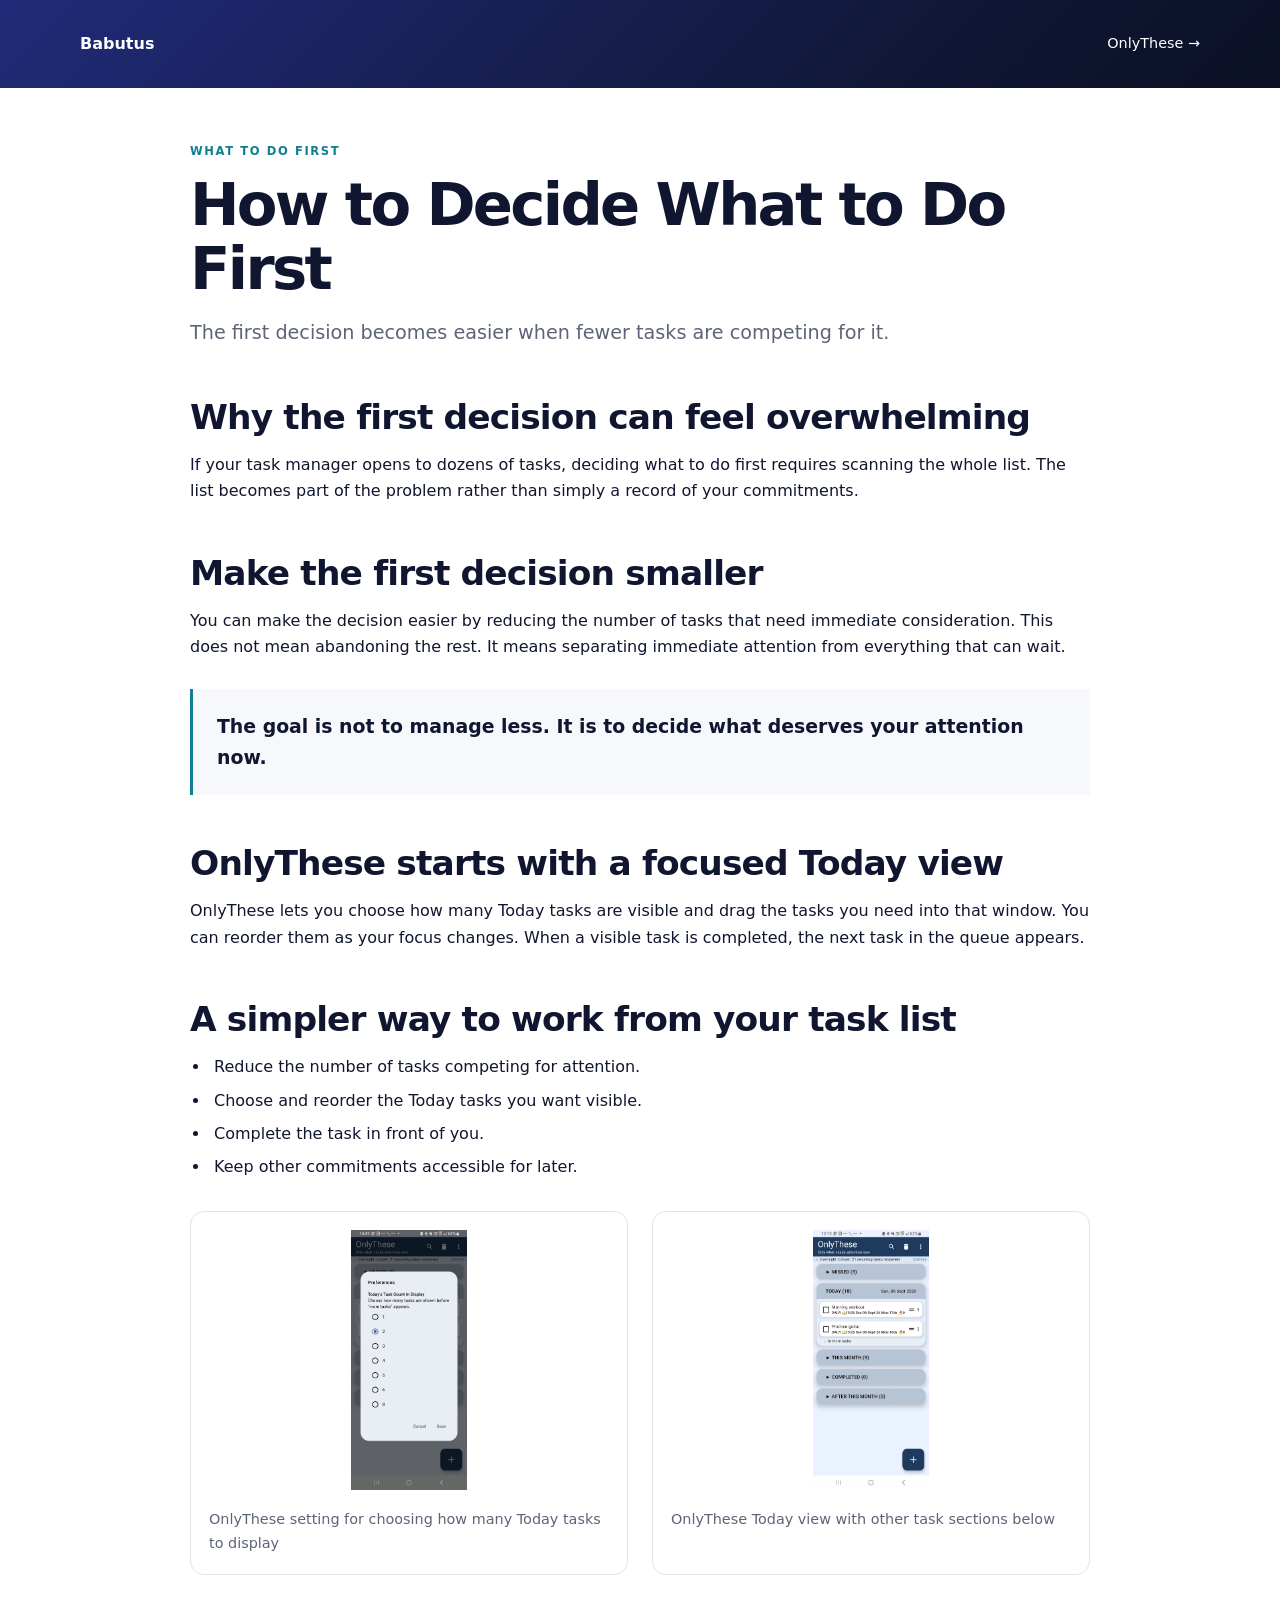
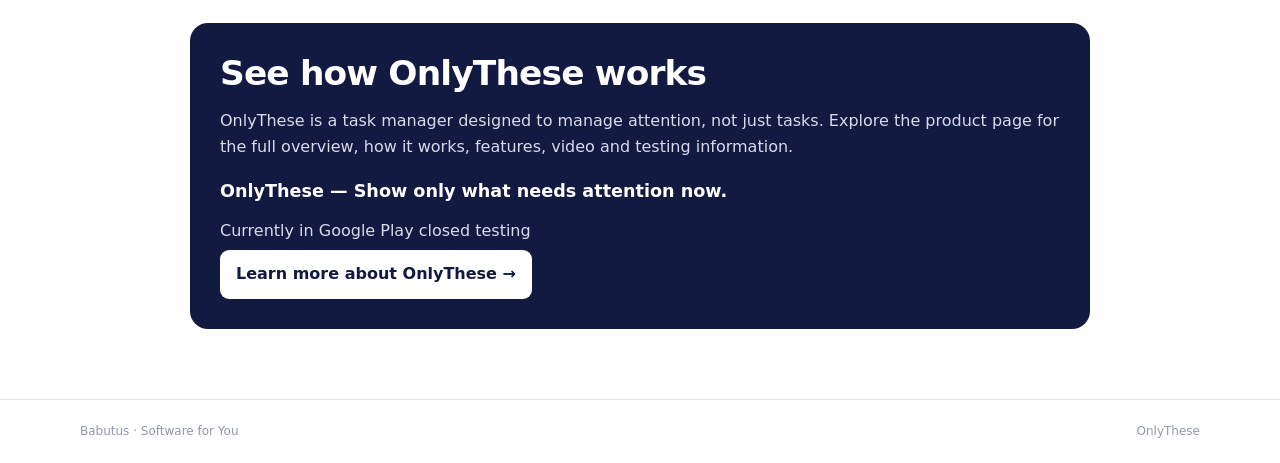
==== onlythese/deciding-what-to-do-first/index.html @ 65f4cfe8 "Add OnlyThese SEO page" ====
<!doctype html>
<html lang="en">
<head>
  <meta charset="utf-8">
  <meta name="viewport" content="width=device-width, initial-scale=1">
  <title>How to Decide What to Do First | OnlyThese</title>
  <meta name="description" content="Not sure what to do first? Learn a simple way to reduce the number of tasks competing for attention and work from a focused Today view.">
  <meta name="robots" content="index, follow">
  <meta name="author" content="Babutus">
  <meta name="theme-color" content="#121a42">
  <link rel="canonical" href="https://babutus.com/onlythese/deciding-what-to-do-first/">
  <meta property="og:site_name" content="Babutus">
  <meta property="og:title" content="How to Decide What to Do First | OnlyThese">
  <meta property="og:description" content="Not sure what to do first? Learn a simple way to reduce the number of tasks competing for attention and work from a focused Today view.">
  <meta property="og:url" content="https://babutus.com/onlythese/deciding-what-to-do-first/">
  <meta property="og:type" content="website">
  <meta property="og:image" content="https://babutus.com/onlythese/assets/Feature.png">
  <meta property="og:image:alt" content="OnlyThese feature graphic">
  <meta name="twitter:card" content="summary_large_image">
  <meta name="twitter:title" content="How to Decide What to Do First | OnlyThese">
  <meta name="twitter:description" content="Not sure what to do first? Learn a simple way to reduce the number of tasks competing for attention and work from a focused Today view.">
  <meta name="twitter:image" content="https://babutus.com/onlythese/assets/Feature.png">
  <script type="application/ld+json">
  {"@context":"https://schema.org","@type":"WebPage","name":"How to Decide What to Do First | OnlyThese","description":"Not sure what to do first? Learn a simple way to reduce the number of tasks competing for attention and work from a focused Today view.","url":"https://babutus.com/onlythese/deciding-what-to-do-first/","isPartOf":{"@type":"WebSite","name":"Babutus","url":"https://babutus.com/"},"about":{"@type":"SoftwareApplication","name":"OnlyThese","applicationCategory":"ProductivityApplication","operatingSystem":"Android"}}
  </script>
  <style>
:root{--ink:#10162f;--muted:#5d6478;--dark:#121a42;--line:#dfe3ec;--soft:#f6f8fc;--accent:#127e91;--max:900px}
*{box-sizing:border-box}body{margin:0;font-family:Inter,ui-sans-serif,system-ui,-apple-system,"Segoe UI",sans-serif;color:var(--ink);background:#fff;line-height:1.65}
a{color:inherit}.site-header{height:88px;background:linear-gradient(135deg,#202b79,#101735 72%,#0b1025);display:flex;align-items:center;padding:0 max(22px,calc((100% - 1120px)/2))}
.brand{display:flex;align-items:center;color:#fff;text-decoration:none;font-weight:700}.back{margin-left:auto;color:#fff;text-decoration:none;font-size:.9rem}
main{width:min(100% - 40px,var(--max));margin:0 auto;padding:54px 0 70px}
.eyebrow{margin:0 0 12px;color:var(--accent);font-size:.72rem;font-weight:800;letter-spacing:.14em;text-transform:uppercase}
h1{font-size:clamp(2.2rem,5vw,3.7rem);line-height:1.08;letter-spacing:-.045em;margin:0;max-width:850px}.dek{font-size:1.2rem;color:var(--muted);margin:16px 0 36px}
h2{font-size:clamp(1.55rem,3vw,2.15rem);line-height:1.2;letter-spacing:-.025em;margin:48px 0 14px}h3{font-size:1.15rem;margin:0 0 8px}
p{margin:0 0 16px}.callout{margin:28px 0;padding:22px 24px;border-left:3px solid var(--accent);background:var(--soft);font-size:1.18rem;font-weight:650}
ul{padding-left:1.25rem;margin:14px 0 22px}li{padding-left:4px;margin:7px 0}
.visual{display:grid;grid-template-columns:1fr 1fr;gap:24px;margin:30px 0}.visual figure{margin:0;padding:18px;border:1px solid var(--line);border-radius:14px;background:#fff}.visual img{width:100%;height:260px;object-fit:contain}.visual figcaption{margin-top:10px;color:var(--muted);font-size:.9rem}
.closing{margin-top:48px;padding:30px;border-radius:18px;background:var(--dark);color:#fff}.closing p{color:#d8dbea}.closing strong{font-size:1.1rem}.product-link{display:inline-block;margin-top:6px;padding:11px 16px;border-radius:9px;background:#fff;color:var(--dark);text-decoration:none;font-weight:700}
.site-footer{border-top:1px solid var(--line);padding:22px max(22px,calc((100% - 1120px)/2));display:flex;justify-content:space-between;gap:12px;color:#9298a8;font-size:.75rem}
@media(max-width:620px){main{padding-top:36px}.visual{grid-template-columns:1fr}.visual img{height:300px}.site-footer{flex-direction:column}}
</style>
</head>
<body>
<header class="site-header"><a class="brand" href="https://babutus.com/" aria-label="Babutus home">Babutus</a><a class="back" href="https://babutus.com/#onlythese">OnlyThese →</a></header>
<main>
<p class="eyebrow">WHAT TO DO FIRST</p>
<h1>How to Decide What to Do First</h1>
<p class="dek">The first decision becomes easier when fewer tasks are competing for it.</p>
<section><h2>Why the first decision can feel overwhelming</h2><p>If your task manager opens to dozens of tasks, deciding what to do first requires scanning the whole list. The list becomes part of the problem rather than simply a record of your commitments.</p></section><section><h2>Make the first decision smaller</h2><p>You can make the decision easier by reducing the number of tasks that need immediate consideration. This does not mean abandoning the rest. It means separating immediate attention from everything that can wait.</p><div class="callout">The goal is not to manage less. It is to decide what deserves your attention now.</div></section><section><h2>OnlyThese starts with a focused Today view</h2><p>OnlyThese lets you choose how many Today tasks are visible and drag the tasks you need into that window. You can reorder them as your focus changes. When a visible task is completed, the next task in the queue appears.</p></section>
<h2>A simpler way to work from your task list</h2>
<ul><li>Reduce the number of tasks competing for attention.</li><li>Choose and reorder the Today tasks you want visible.</li><li>Complete the task in front of you.</li><li>Keep other commitments accessible for later.</li></ul>
<div class="visual">
<figure><img src="../assets/TaskCountPreference.jpg" alt="OnlyThese setting for choosing how many Today tasks to display" loading="lazy"><figcaption>OnlyThese setting for choosing how many Today tasks to display</figcaption></figure>
<figure><img src="../assets/Today1.jpg" alt="OnlyThese Today view with other task sections below" loading="lazy"><figcaption>OnlyThese Today view with other task sections below</figcaption></figure>
</div>
<section class="closing"><h2 style="margin-top:0">See how OnlyThese works</h2><p>OnlyThese is a task manager designed to manage attention, not just tasks. Explore the product page for the full overview, how it works, features, video and testing information.</p><strong>OnlyThese — Show only what needs attention now.</strong><p style="margin:12px 0 0">Currently in Google Play closed testing</p><a class="product-link" href="https://babutus.com/#onlythese">Learn more about OnlyThese →</a></section>
</main>
<footer class="site-footer"><span>Babutus · Software for You</span><span>OnlyThese</span></footer>
</body>
</html>
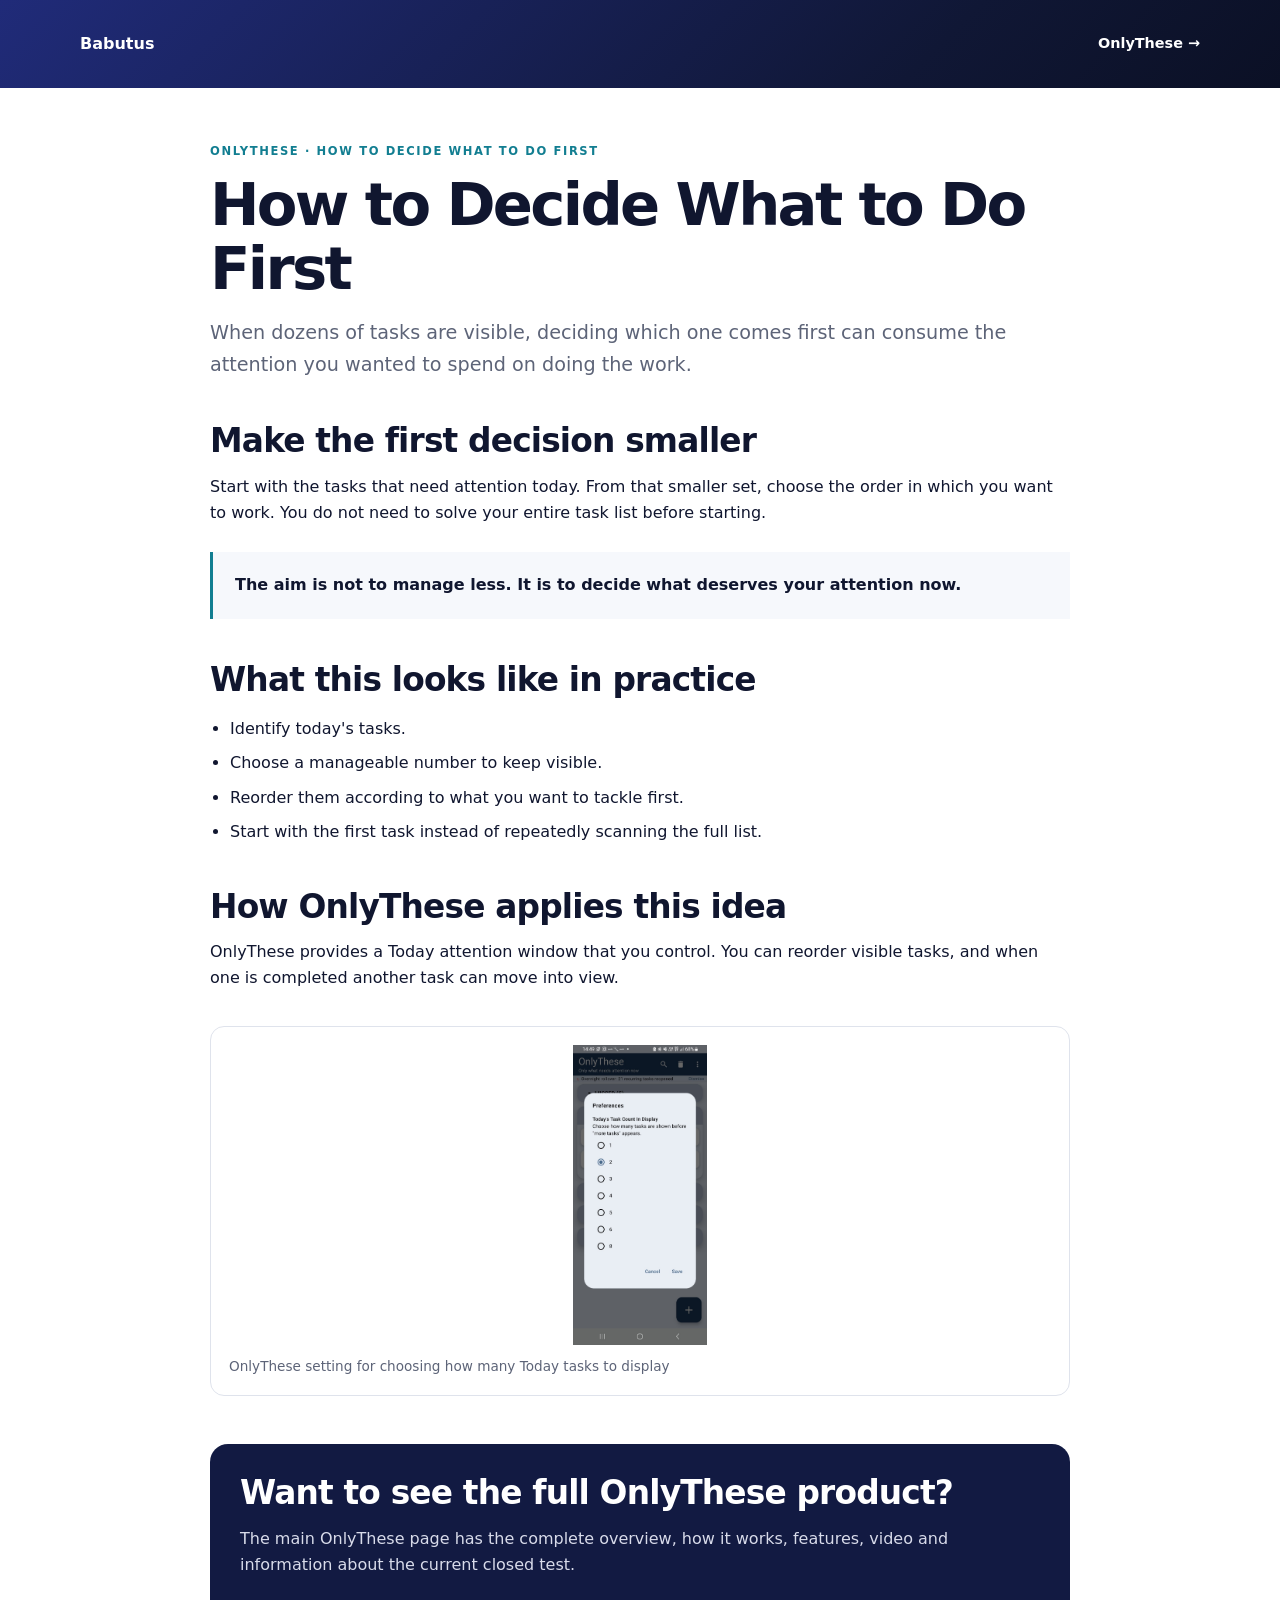
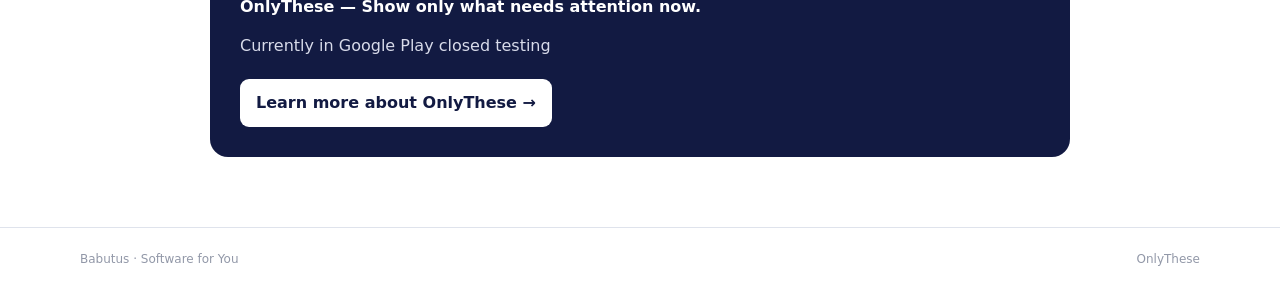
==== commit 22739b28: "Refine OnlyThese SEO page content" ====
--- a/onlythese/deciding-what-to-do-first/index.html
+++ b/onlythese/deciding-what-to-do-first/index.html
@@ -1,60 +1,15 @@
 <!doctype html>
-<html lang="en">
-<head>
-  <meta charset="utf-8">
-  <meta name="viewport" content="width=device-width, initial-scale=1">
-  <title>How to Decide What to Do First | OnlyThese</title>
-  <meta name="description" content="Not sure what to do first? Learn a simple way to reduce the number of tasks competing for attention and work from a focused Today view.">
-  <meta name="robots" content="index, follow">
-  <meta name="author" content="Babutus">
-  <meta name="theme-color" content="#121a42">
-  <link rel="canonical" href="https://babutus.com/onlythese/deciding-what-to-do-first/">
-  <meta property="og:site_name" content="Babutus">
-  <meta property="og:title" content="How to Decide What to Do First | OnlyThese">
-  <meta property="og:description" content="Not sure what to do first? Learn a simple way to reduce the number of tasks competing for attention and work from a focused Today view.">
-  <meta property="og:url" content="https://babutus.com/onlythese/deciding-what-to-do-first/">
-  <meta property="og:type" content="website">
-  <meta property="og:image" content="https://babutus.com/onlythese/assets/Feature.png">
-  <meta property="og:image:alt" content="OnlyThese feature graphic">
-  <meta name="twitter:card" content="summary_large_image">
-  <meta name="twitter:title" content="How to Decide What to Do First | OnlyThese">
-  <meta name="twitter:description" content="Not sure what to do first? Learn a simple way to reduce the number of tasks competing for attention and work from a focused Today view.">
-  <meta name="twitter:image" content="https://babutus.com/onlythese/assets/Feature.png">
-  <script type="application/ld+json">
-  {"@context":"https://schema.org","@type":"WebPage","name":"How to Decide What to Do First | OnlyThese","description":"Not sure what to do first? Learn a simple way to reduce the number of tasks competing for attention and work from a focused Today view.","url":"https://babutus.com/onlythese/deciding-what-to-do-first/","isPartOf":{"@type":"WebSite","name":"Babutus","url":"https://babutus.com/"},"about":{"@type":"SoftwareApplication","name":"OnlyThese","applicationCategory":"ProductivityApplication","operatingSystem":"Android"}}
-  </script>
-  <style>
-:root{--ink:#10162f;--muted:#5d6478;--dark:#121a42;--line:#dfe3ec;--soft:#f6f8fc;--accent:#127e91;--max:900px}
-*{box-sizing:border-box}body{margin:0;font-family:Inter,ui-sans-serif,system-ui,-apple-system,"Segoe UI",sans-serif;color:var(--ink);background:#fff;line-height:1.65}
-a{color:inherit}.site-header{height:88px;background:linear-gradient(135deg,#202b79,#101735 72%,#0b1025);display:flex;align-items:center;padding:0 max(22px,calc((100% - 1120px)/2))}
-.brand{display:flex;align-items:center;color:#fff;text-decoration:none;font-weight:700}.back{margin-left:auto;color:#fff;text-decoration:none;font-size:.9rem}
-main{width:min(100% - 40px,var(--max));margin:0 auto;padding:54px 0 70px}
-.eyebrow{margin:0 0 12px;color:var(--accent);font-size:.72rem;font-weight:800;letter-spacing:.14em;text-transform:uppercase}
-h1{font-size:clamp(2.2rem,5vw,3.7rem);line-height:1.08;letter-spacing:-.045em;margin:0;max-width:850px}.dek{font-size:1.2rem;color:var(--muted);margin:16px 0 36px}
-h2{font-size:clamp(1.55rem,3vw,2.15rem);line-height:1.2;letter-spacing:-.025em;margin:48px 0 14px}h3{font-size:1.15rem;margin:0 0 8px}
-p{margin:0 0 16px}.callout{margin:28px 0;padding:22px 24px;border-left:3px solid var(--accent);background:var(--soft);font-size:1.18rem;font-weight:650}
-ul{padding-left:1.25rem;margin:14px 0 22px}li{padding-left:4px;margin:7px 0}
-.visual{display:grid;grid-template-columns:1fr 1fr;gap:24px;margin:30px 0}.visual figure{margin:0;padding:18px;border:1px solid var(--line);border-radius:14px;background:#fff}.visual img{width:100%;height:260px;object-fit:contain}.visual figcaption{margin-top:10px;color:var(--muted);font-size:.9rem}
-.closing{margin-top:48px;padding:30px;border-radius:18px;background:var(--dark);color:#fff}.closing p{color:#d8dbea}.closing strong{font-size:1.1rem}.product-link{display:inline-block;margin-top:6px;padding:11px 16px;border-radius:9px;background:#fff;color:var(--dark);text-decoration:none;font-weight:700}
-.site-footer{border-top:1px solid var(--line);padding:22px max(22px,calc((100% - 1120px)/2));display:flex;justify-content:space-between;gap:12px;color:#9298a8;font-size:.75rem}
-@media(max-width:620px){main{padding-top:36px}.visual{grid-template-columns:1fr}.visual img{height:300px}.site-footer{flex-direction:column}}
-</style>
-</head>
-<body>
-<header class="site-header"><a class="brand" href="https://babutus.com/" aria-label="Babutus home">Babutus</a><a class="back" href="https://babutus.com/#onlythese">OnlyThese →</a></header>
-<main>
-<p class="eyebrow">WHAT TO DO FIRST</p>
-<h1>How to Decide What to Do First</h1>
-<p class="dek">The first decision becomes easier when fewer tasks are competing for it.</p>
-<section><h2>Why the first decision can feel overwhelming</h2><p>If your task manager opens to dozens of tasks, deciding what to do first requires scanning the whole list. The list becomes part of the problem rather than simply a record of your commitments.</p></section><section><h2>Make the first decision smaller</h2><p>You can make the decision easier by reducing the number of tasks that need immediate consideration. This does not mean abandoning the rest. It means separating immediate attention from everything that can wait.</p><div class="callout">The goal is not to manage less. It is to decide what deserves your attention now.</div></section><section><h2>OnlyThese starts with a focused Today view</h2><p>OnlyThese lets you choose how many Today tasks are visible and drag the tasks you need into that window. You can reorder them as your focus changes. When a visible task is completed, the next task in the queue appears.</p></section>
-<h2>A simpler way to work from your task list</h2>
-<ul><li>Reduce the number of tasks competing for attention.</li><li>Choose and reorder the Today tasks you want visible.</li><li>Complete the task in front of you.</li><li>Keep other commitments accessible for later.</li></ul>
-<div class="visual">
-<figure><img src="../assets/TaskCountPreference.jpg" alt="OnlyThese setting for choosing how many Today tasks to display" loading="lazy"><figcaption>OnlyThese setting for choosing how many Today tasks to display</figcaption></figure>
-<figure><img src="../assets/Today1.jpg" alt="OnlyThese Today view with other task sections below" loading="lazy"><figcaption>OnlyThese Today view with other task sections below</figcaption></figure>
-</div>
-<section class="closing"><h2 style="margin-top:0">See how OnlyThese works</h2><p>OnlyThese is a task manager designed to manage attention, not just tasks. Explore the product page for the full overview, how it works, features, video and testing information.</p><strong>OnlyThese — Show only what needs attention now.</strong><p style="margin:12px 0 0">Currently in Google Play closed testing</p><a class="product-link" href="https://babutus.com/#onlythese">Learn more about OnlyThese →</a></section>
-</main>
-<footer class="site-footer"><span>Babutus · Software for You</span><span>OnlyThese</span></footer>
-</body>
-</html>+<html lang="en"><head><meta charset="utf-8"><meta name="viewport" content="width=device-width,initial-scale=1">
+<title>How to Decide What to Do First | OnlyThese</title><meta name="description" content="Not sure what to do first? Reduce the number of tasks competing for attention and work from a focused Today view."><meta name="robots" content="index, follow"><meta name="author" content="Babutus"><link rel="canonical" href="https://babutus.com/onlythese/deciding-what-to-do-first/">
+<meta property="og:site_name" content="Babutus"><meta property="og:title" content="How to Decide What to Do First | OnlyThese"><meta property="og:description" content="Not sure what to do first? Reduce the number of tasks competing for attention and work from a focused Today view."><meta property="og:url" content="https://babutus.com/onlythese/deciding-what-to-do-first/"><meta property="og:type" content="website"><meta property="og:image" content="https://babutus.com/onlythese/assets/Feature.png"><meta property="og:image:alt" content="OnlyThese feature graphic">
+<meta name="twitter:card" content="summary_large_image"><meta name="twitter:title" content="How to Decide What to Do First | OnlyThese"><meta name="twitter:description" content="Not sure what to do first? Reduce the number of tasks competing for attention and work from a focused Today view."><meta name="twitter:image" content="https://babutus.com/onlythese/assets/Feature.png">
+<script type="application/ld+json">{"@context":"https://schema.org","@type":"WebPage","name":"How to Decide What to Do First | OnlyThese","description":"Not sure what to do first? Reduce the number of tasks competing for attention and work from a focused Today view.","url":"https://babutus.com/onlythese/deciding-what-to-do-first/","isPartOf":{"@type":"WebSite","name":"Babutus","url":"https://babutus.com/"},"about":{"@type":"SoftwareApplication","name":"OnlyThese","applicationCategory":"ProductivityApplication","operatingSystem":"Android"}}</script>
+<style>:root{--ink:#10162f;--muted:#5d6478;--dark:#121a42;--line:#dfe3ec;--soft:#f6f8fc;--accent:#127e91;--max:860px}*{box-sizing:border-box}body{margin:0;font-family:Inter,ui-sans-serif,system-ui,-apple-system,"Segoe UI",sans-serif;color:var(--ink);line-height:1.65}a{color:inherit}.site-header{height:88px;background:linear-gradient(135deg,#202b79,#101735 72%,#0b1025);display:flex;align-items:center;padding:0 max(22px,calc((100% - 1120px)/2))}.brand,.back{color:#fff;text-decoration:none;font-weight:700}.back{margin-left:auto;font-size:.9rem}main{width:min(100% - 40px,var(--max));margin:auto;padding:54px 0 70px}.eyebrow{color:var(--accent);font-size:.72rem;font-weight:800;letter-spacing:.14em;text-transform:uppercase;margin:0 0 12px}h1{font-size:clamp(2.2rem,5vw,3.7rem);line-height:1.08;letter-spacing:-.045em;margin:0}.dek{font-size:1.2rem;color:var(--muted);margin:16px 0 42px}h2{font-size:clamp(1.55rem,3vw,2.05rem);line-height:1.2;letter-spacing:-.025em;margin:42px 0 12px}p{margin:0 0 16px}.callout{margin:26px 0;padding:20px 22px;border-left:3px solid var(--accent);background:var(--soft);font-weight:650}ul{padding-left:1.25rem;margin:16px 0 26px}li{margin:8px 0}.visual{margin:34px 0}.visual figure{margin:0;padding:18px;border:1px solid var(--line);border-radius:14px;background:#fff}.visual img{display:block;width:100%;height:300px;object-fit:contain}.visual figcaption{color:var(--muted);font-size:.85rem;margin-top:10px}.closing{margin-top:48px;padding:30px;border-radius:18px;background:var(--dark);color:#fff}.closing p{color:#d8dbea}.product-link{display:inline-block;margin-top:4px;padding:11px 16px;border-radius:9px;background:#fff;color:var(--dark);text-decoration:none;font-weight:700}.site-footer{border-top:1px solid var(--line);padding:22px max(22px,calc((100% - 1120px)/2));color:#9298a8;font-size:.75rem;display:flex;justify-content:space-between}@media(max-width:620px){main{padding-top:36px}.visual img{height:260px}.site-footer{flex-direction:column;gap:8px}}</style></head><body>
+<header class="site-header"><a class="brand" href="https://babutus.com/">Babutus</a><a class="back" href="https://babutus.com/#onlythese">OnlyThese →</a></header>
+<main><p class="eyebrow">OnlyThese · How to Decide What to Do First </p><h1>How to Decide What to Do First</h1><p class="dek">When dozens of tasks are visible, deciding which one comes first can consume the attention you wanted to spend on doing the work.</p>
+<h2>Make the first decision smaller</h2><p>Start with the tasks that need attention today. From that smaller set, choose the order in which you want to work. You do not need to solve your entire task list before starting.</p><div class="callout">The aim is not to manage less. It is to decide what deserves your attention now.</div>
+<h2>What this looks like in practice</h2><ul><li>Identify today's tasks.</li><li>Choose a manageable number to keep visible.</li><li>Reorder them according to what you want to tackle first.</li><li>Start with the first task instead of repeatedly scanning the full list.</li></ul>
+<h2>How OnlyThese applies this idea</h2><p>OnlyThese provides a Today attention window that you control. You can reorder visible tasks, and when one is completed another task can move into view.</p>
+<div class="visual"><figure><img src="../assets/TaskCountPreference.jpg" alt="OnlyThese setting for choosing how many Today tasks to display" loading="lazy"><figcaption>OnlyThese setting for choosing how many Today tasks to display</figcaption></figure></div>
+<section class="closing"><h2 style="margin-top:0">Want to see the full OnlyThese product?</h2><p>The main OnlyThese page has the complete overview, how it works, features, video and information about the current closed test.</p><strong>OnlyThese — Show only what needs attention now.</strong><p style="margin-top:12px">Currently in Google Play closed testing</p><a class="product-link" href="https://babutus.com/#onlythese">Learn more about OnlyThese →</a></section>
+</main><footer class="site-footer"><span>Babutus · Software for You</span><span>OnlyThese</span></footer></body></html>
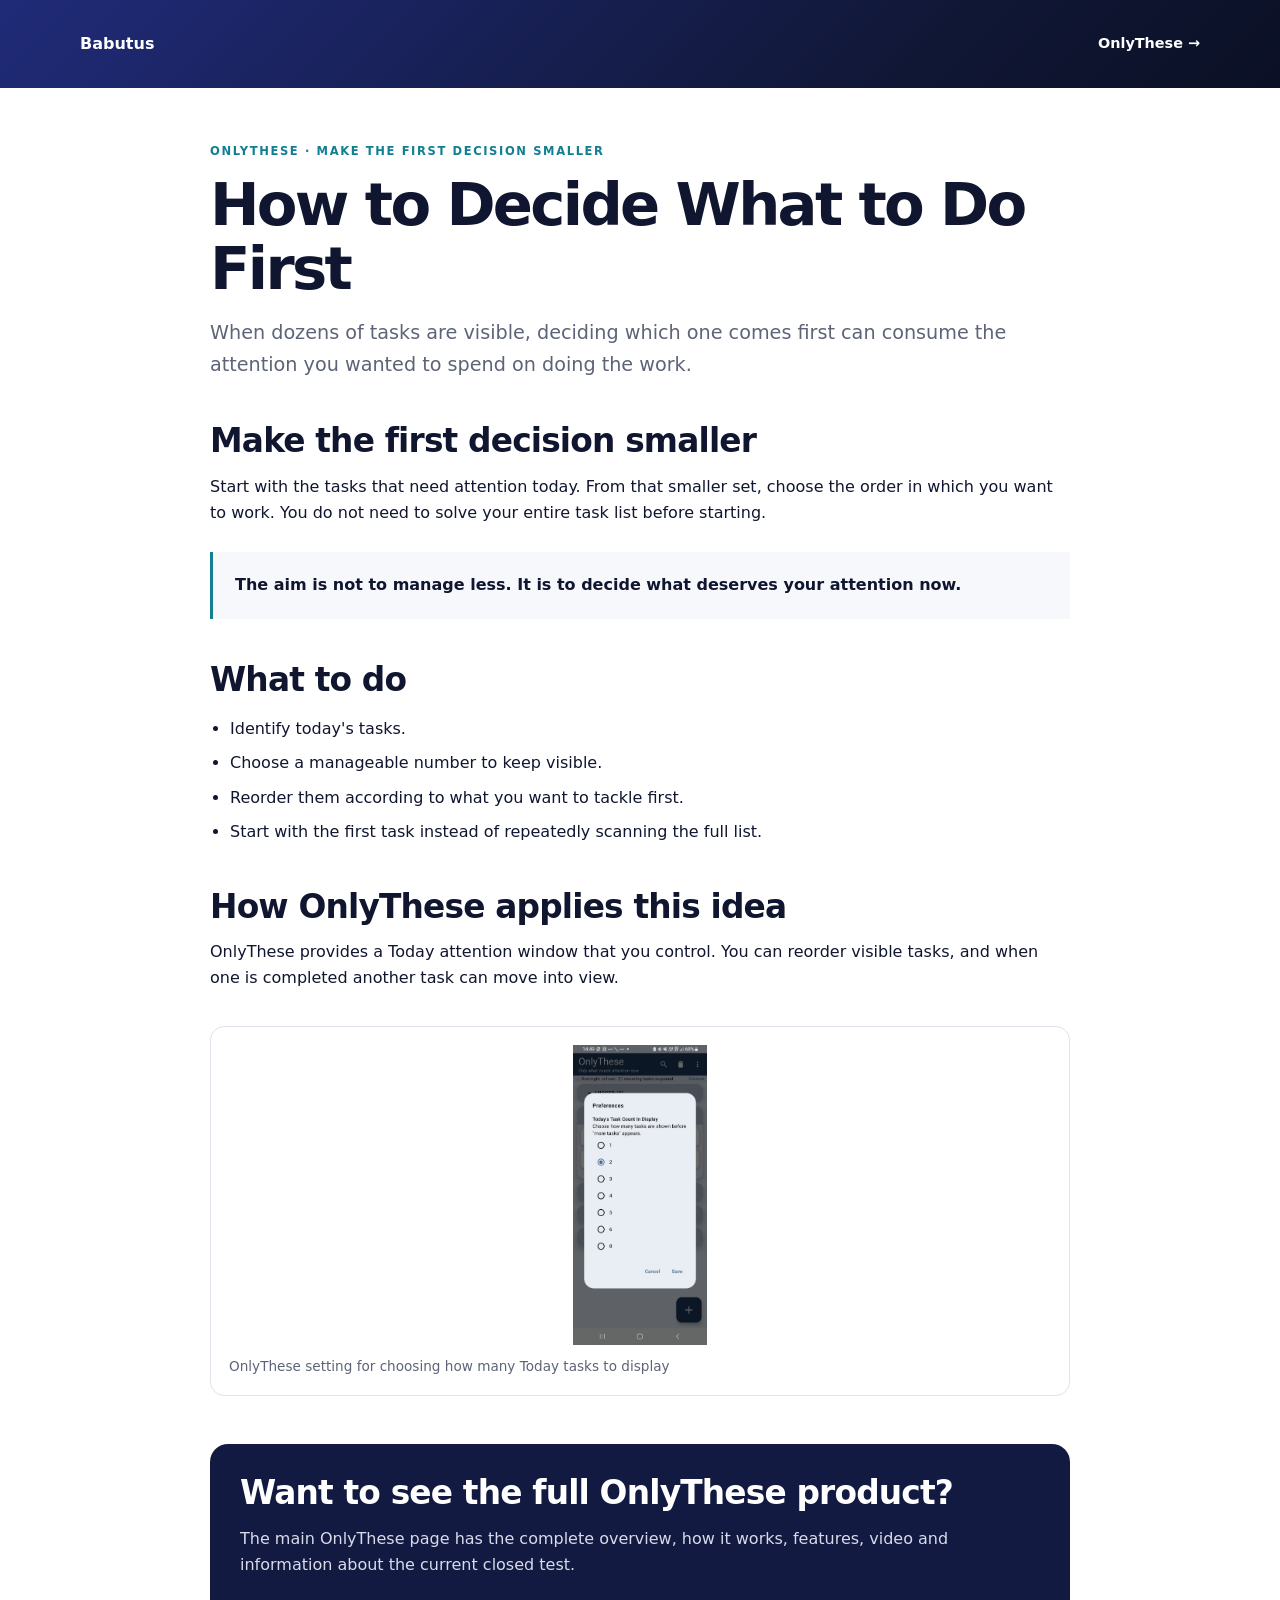
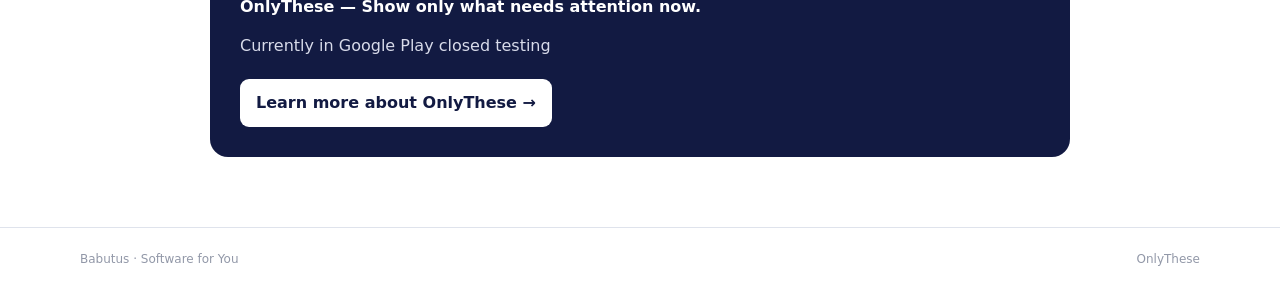
==== commit 6546dc79: "Refine OnlyThese SEO page content" ====
--- a/onlythese/deciding-what-to-do-first/index.html
+++ b/onlythese/deciding-what-to-do-first/index.html
@@ -1,15 +1 @@
-<!doctype html>
-<html lang="en"><head><meta charset="utf-8"><meta name="viewport" content="width=device-width,initial-scale=1">
-<title>How to Decide What to Do First | OnlyThese</title><meta name="description" content="Not sure what to do first? Reduce the number of tasks competing for attention and work from a focused Today view."><meta name="robots" content="index, follow"><meta name="author" content="Babutus"><link rel="canonical" href="https://babutus.com/onlythese/deciding-what-to-do-first/">
-<meta property="og:site_name" content="Babutus"><meta property="og:title" content="How to Decide What to Do First | OnlyThese"><meta property="og:description" content="Not sure what to do first? Reduce the number of tasks competing for attention and work from a focused Today view."><meta property="og:url" content="https://babutus.com/onlythese/deciding-what-to-do-first/"><meta property="og:type" content="website"><meta property="og:image" content="https://babutus.com/onlythese/assets/Feature.png"><meta property="og:image:alt" content="OnlyThese feature graphic">
-<meta name="twitter:card" content="summary_large_image"><meta name="twitter:title" content="How to Decide What to Do First | OnlyThese"><meta name="twitter:description" content="Not sure what to do first? Reduce the number of tasks competing for attention and work from a focused Today view."><meta name="twitter:image" content="https://babutus.com/onlythese/assets/Feature.png">
-<script type="application/ld+json">{"@context":"https://schema.org","@type":"WebPage","name":"How to Decide What to Do First | OnlyThese","description":"Not sure what to do first? Reduce the number of tasks competing for attention and work from a focused Today view.","url":"https://babutus.com/onlythese/deciding-what-to-do-first/","isPartOf":{"@type":"WebSite","name":"Babutus","url":"https://babutus.com/"},"about":{"@type":"SoftwareApplication","name":"OnlyThese","applicationCategory":"ProductivityApplication","operatingSystem":"Android"}}</script>
-<style>:root{--ink:#10162f;--muted:#5d6478;--dark:#121a42;--line:#dfe3ec;--soft:#f6f8fc;--accent:#127e91;--max:860px}*{box-sizing:border-box}body{margin:0;font-family:Inter,ui-sans-serif,system-ui,-apple-system,"Segoe UI",sans-serif;color:var(--ink);line-height:1.65}a{color:inherit}.site-header{height:88px;background:linear-gradient(135deg,#202b79,#101735 72%,#0b1025);display:flex;align-items:center;padding:0 max(22px,calc((100% - 1120px)/2))}.brand,.back{color:#fff;text-decoration:none;font-weight:700}.back{margin-left:auto;font-size:.9rem}main{width:min(100% - 40px,var(--max));margin:auto;padding:54px 0 70px}.eyebrow{color:var(--accent);font-size:.72rem;font-weight:800;letter-spacing:.14em;text-transform:uppercase;margin:0 0 12px}h1{font-size:clamp(2.2rem,5vw,3.7rem);line-height:1.08;letter-spacing:-.045em;margin:0}.dek{font-size:1.2rem;color:var(--muted);margin:16px 0 42px}h2{font-size:clamp(1.55rem,3vw,2.05rem);line-height:1.2;letter-spacing:-.025em;margin:42px 0 12px}p{margin:0 0 16px}.callout{margin:26px 0;padding:20px 22px;border-left:3px solid var(--accent);background:var(--soft);font-weight:650}ul{padding-left:1.25rem;margin:16px 0 26px}li{margin:8px 0}.visual{margin:34px 0}.visual figure{margin:0;padding:18px;border:1px solid var(--line);border-radius:14px;background:#fff}.visual img{display:block;width:100%;height:300px;object-fit:contain}.visual figcaption{color:var(--muted);font-size:.85rem;margin-top:10px}.closing{margin-top:48px;padding:30px;border-radius:18px;background:var(--dark);color:#fff}.closing p{color:#d8dbea}.product-link{display:inline-block;margin-top:4px;padding:11px 16px;border-radius:9px;background:#fff;color:var(--dark);text-decoration:none;font-weight:700}.site-footer{border-top:1px solid var(--line);padding:22px max(22px,calc((100% - 1120px)/2));color:#9298a8;font-size:.75rem;display:flex;justify-content:space-between}@media(max-width:620px){main{padding-top:36px}.visual img{height:260px}.site-footer{flex-direction:column;gap:8px}}</style></head><body>
-<header class="site-header"><a class="brand" href="https://babutus.com/">Babutus</a><a class="back" href="https://babutus.com/#onlythese">OnlyThese →</a></header>
-<main><p class="eyebrow">OnlyThese · How to Decide What to Do First </p><h1>How to Decide What to Do First</h1><p class="dek">When dozens of tasks are visible, deciding which one comes first can consume the attention you wanted to spend on doing the work.</p>
-<h2>Make the first decision smaller</h2><p>Start with the tasks that need attention today. From that smaller set, choose the order in which you want to work. You do not need to solve your entire task list before starting.</p><div class="callout">The aim is not to manage less. It is to decide what deserves your attention now.</div>
-<h2>What this looks like in practice</h2><ul><li>Identify today's tasks.</li><li>Choose a manageable number to keep visible.</li><li>Reorder them according to what you want to tackle first.</li><li>Start with the first task instead of repeatedly scanning the full list.</li></ul>
-<h2>How OnlyThese applies this idea</h2><p>OnlyThese provides a Today attention window that you control. You can reorder visible tasks, and when one is completed another task can move into view.</p>
-<div class="visual"><figure><img src="../assets/TaskCountPreference.jpg" alt="OnlyThese setting for choosing how many Today tasks to display" loading="lazy"><figcaption>OnlyThese setting for choosing how many Today tasks to display</figcaption></figure></div>
-<section class="closing"><h2 style="margin-top:0">Want to see the full OnlyThese product?</h2><p>The main OnlyThese page has the complete overview, how it works, features, video and information about the current closed test.</p><strong>OnlyThese — Show only what needs attention now.</strong><p style="margin-top:12px">Currently in Google Play closed testing</p><a class="product-link" href="https://babutus.com/#onlythese">Learn more about OnlyThese →</a></section>
-</main><footer class="site-footer"><span>Babutus · Software for You</span><span>OnlyThese</span></footer></body></html>+<!doctype html><html lang="en"><head><meta charset="utf-8"><meta name="viewport" content="width=device-width,initial-scale=1"><title>How to Decide What to Do First | OnlyThese</title><meta name="description" content="Not sure what to do first? Reduce the number of tasks competing for attention and work from a focused Today view."><meta name="robots" content="index, follow"><meta name="author" content="Babutus"><link rel="canonical" href="https://babutus.com/onlythese/deciding-what-to-do-first/"><meta property="og:site_name" content="Babutus"><meta property="og:title" content="How to Decide What to Do First | OnlyThese"><meta property="og:description" content="Not sure what to do first? Reduce the number of tasks competing for attention and work from a focused Today view."><meta property="og:url" content="https://babutus.com/onlythese/deciding-what-to-do-first/"><meta property="og:type" content="website"><meta property="og:image" content="https://babutus.com/onlythese/assets/Feature.png"><meta property="og:image:alt" content="OnlyThese feature graphic"><meta name="twitter:card" content="summary_large_image"><meta name="twitter:title" content="How to Decide What to Do First | OnlyThese"><meta name="twitter:description" content="Not sure what to do first? Reduce the number of tasks competing for attention and work from a focused Today view."><meta name="twitter:image" content="https://babutus.com/onlythese/assets/Feature.png"><script type="application/ld+json">{"@context":"https://schema.org","@type":"WebPage","name":"How to Decide What to Do First | OnlyThese","description":"Not sure what to do first? Reduce the number of tasks competing for attention and work from a focused Today view.","url":"https://babutus.com/onlythese/deciding-what-to-do-first/","isPartOf":{"@type":"WebSite","name":"Babutus","url":"https://babutus.com/"},"about":{"@type":"SoftwareApplication","name":"OnlyThese","applicationCategory":"ProductivityApplication","operatingSystem":"Android"}}</script><style>:root{--ink:#10162f;--muted:#5d6478;--dark:#121a42;--line:#dfe3ec;--soft:#f6f8fc;--accent:#127e91;--max:860px}*{box-sizing:border-box}body{margin:0;font-family:Inter,ui-sans-serif,system-ui,-apple-system,"Segoe UI",sans-serif;color:var(--ink);line-height:1.65}a{color:inherit}.site-header{height:88px;background:linear-gradient(135deg,#202b79,#101735 72%,#0b1025);display:flex;align-items:center;padding:0 max(22px,calc((100% - 1120px)/2))}.brand,.back{color:#fff;text-decoration:none;font-weight:700}.back{margin-left:auto;font-size:.9rem}main{width:min(100% - 40px,var(--max));margin:auto;padding:54px 0 70px}.eyebrow{color:var(--accent);font-size:.72rem;font-weight:800;letter-spacing:.14em;text-transform:uppercase;margin:0 0 12px}h1{font-size:clamp(2.2rem,5vw,3.7rem);line-height:1.08;letter-spacing:-.045em;margin:0}.dek{font-size:1.2rem;color:var(--muted);margin:16px 0 42px}h2{font-size:clamp(1.55rem,3vw,2.05rem);line-height:1.2;letter-spacing:-.025em;margin:42px 0 12px}p{margin:0 0 16px}.callout{margin:26px 0;padding:20px 22px;border-left:3px solid var(--accent);background:var(--soft);font-weight:650}ul{padding-left:1.25rem;margin:16px 0 26px}li{margin:8px 0}.visual{margin:34px 0}.visual figure{margin:0;padding:18px;border:1px solid var(--line);border-radius:14px;background:#fff}.visual img{display:block;width:100%;height:300px;object-fit:contain}.visual figcaption{color:var(--muted);font-size:.85rem;margin-top:10px}.closing{margin-top:48px;padding:30px;border-radius:18px;background:var(--dark);color:#fff}.closing p{color:#d8dbea}.product-link{display:inline-block;margin-top:4px;padding:11px 16px;border-radius:9px;background:#fff;color:var(--dark);text-decoration:none;font-weight:700}.site-footer{border-top:1px solid var(--line);padding:22px max(22px,calc((100% - 1120px)/2));color:#9298a8;font-size:.75rem;display:flex;justify-content:space-between}@media(max-width:620px){main{padding-top:36px}.visual img{height:260px}.site-footer{flex-direction:column;gap:8px}}</style></head><body><header class="site-header"><a class="brand" href="https://babutus.com/">Babutus</a><a class="back" href="https://babutus.com/#onlythese">OnlyThese →</a></header><main><p class="eyebrow">OnlyThese · Make the first decision smaller</p><h1>How to Decide What to Do First</h1><p class="dek">When dozens of tasks are visible, deciding which one comes first can consume the attention you wanted to spend on doing the work.</p><h2>Make the first decision smaller</h2><p>Start with the tasks that need attention today. From that smaller set, choose the order in which you want to work. You do not need to solve your entire task list before starting.</p><div class="callout">The aim is not to manage less. It is to decide what deserves your attention now.</div><h2>What to do</h2><ul><li>Identify today's tasks.</li><li>Choose a manageable number to keep visible.</li><li>Reorder them according to what you want to tackle first.</li><li>Start with the first task instead of repeatedly scanning the full list.</li></ul><h2>How OnlyThese applies this idea</h2><p>OnlyThese provides a Today attention window that you control. You can reorder visible tasks, and when one is completed another task can move into view.</p><div class="visual"><figure><img src="../assets/TaskCountPreference.jpg" alt="OnlyThese setting for choosing how many Today tasks to display" loading="lazy"><figcaption>OnlyThese setting for choosing how many Today tasks to display</figcaption></figure></div><section class="closing"><h2 style="margin-top:0">Want to see the full OnlyThese product?</h2><p>The main OnlyThese page has the complete overview, how it works, features, video and information about the current closed test.</p><strong>OnlyThese — Show only what needs attention now.</strong><p style="margin-top:12px">Currently in Google Play closed testing</p><a class="product-link" href="https://babutus.com/#onlythese">Learn more about OnlyThese →</a></section></main><footer class="site-footer"><span>Babutus · Software for You</span><span>OnlyThese</span></footer></body></html>
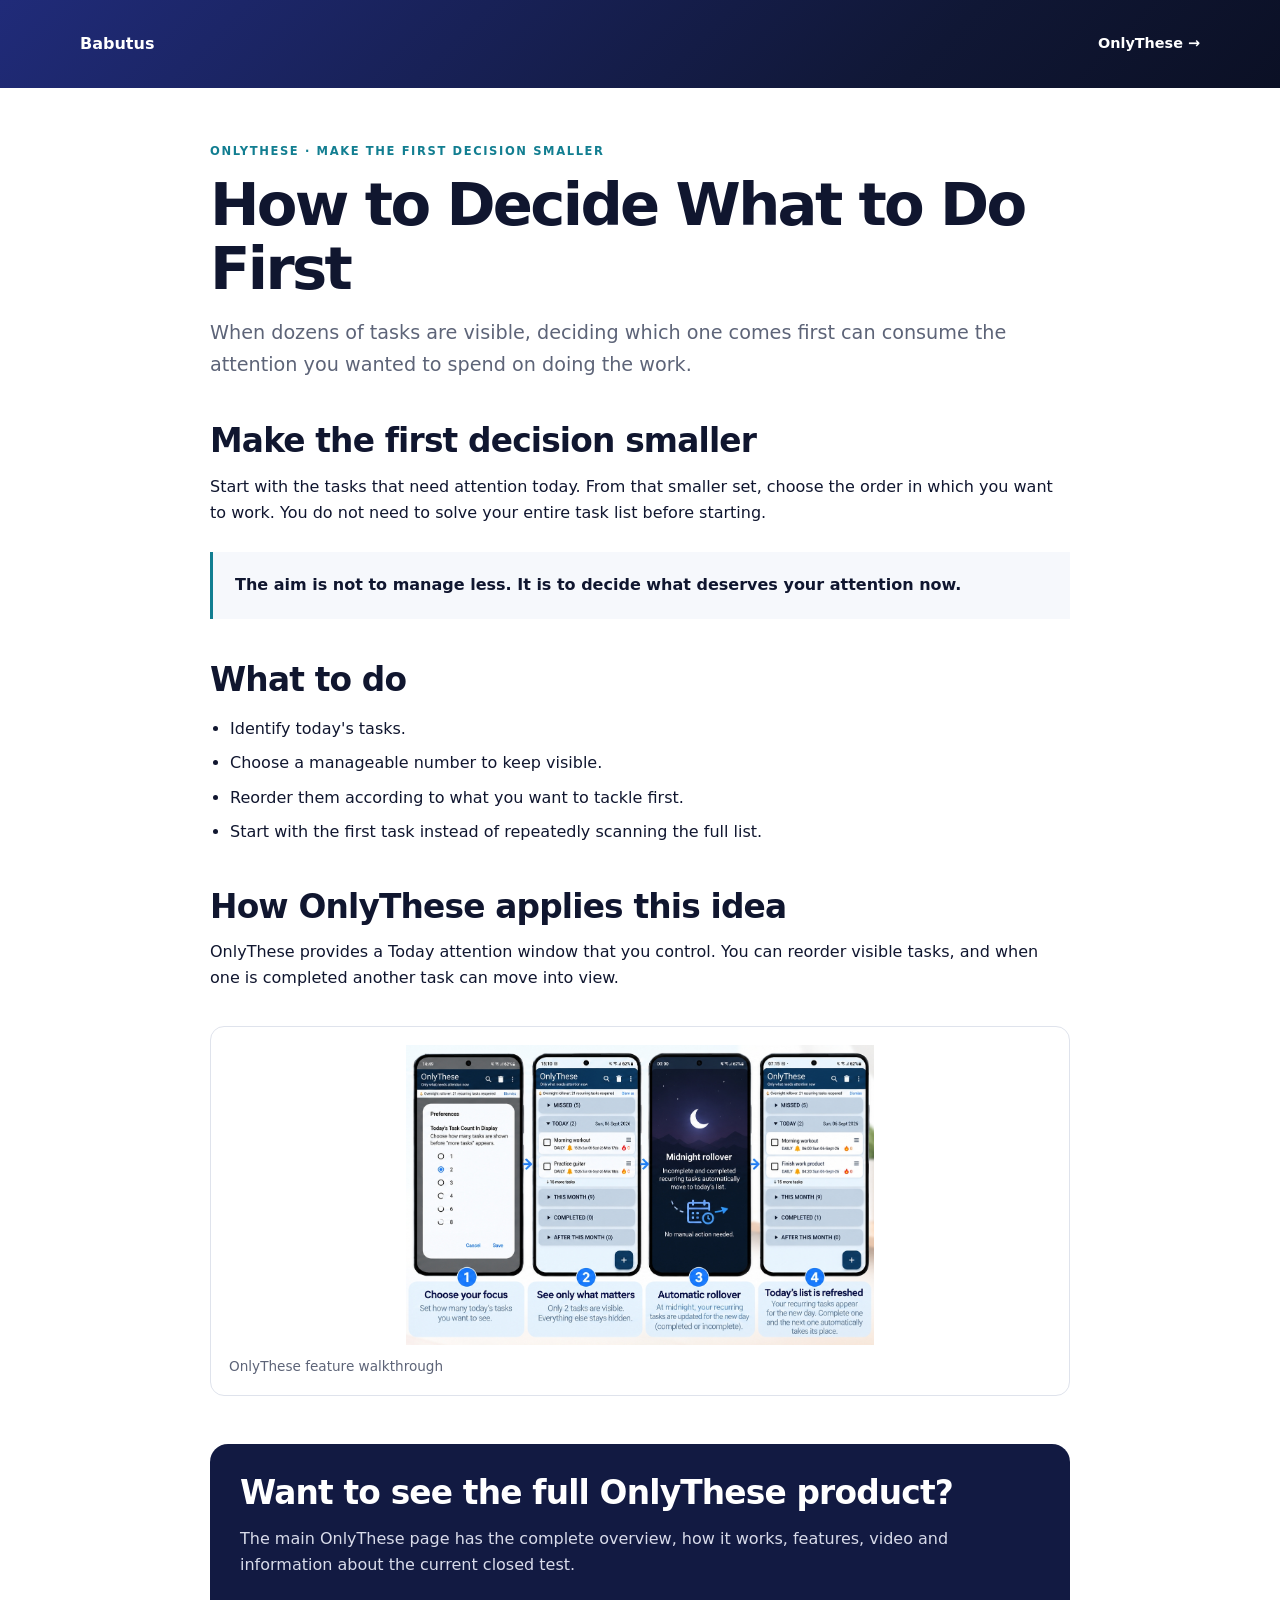
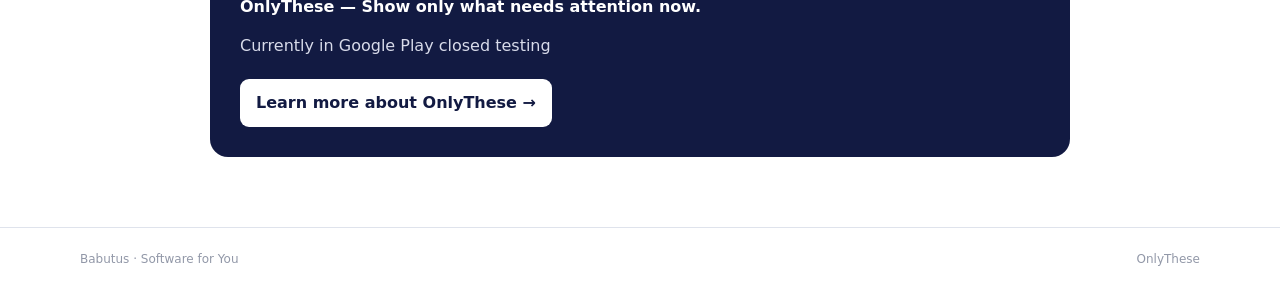
==== commit 310a968d: "Use complete feature walkthrough on SEO page" ====
--- a/onlythese/deciding-what-to-do-first/index.html
+++ b/onlythese/deciding-what-to-do-first/index.html
@@ -1 +1 @@
-<!doctype html><html lang="en"><head><meta charset="utf-8"><meta name="viewport" content="width=device-width,initial-scale=1"><title>How to Decide What to Do First | OnlyThese</title><meta name="description" content="Not sure what to do first? Reduce the number of tasks competing for attention and work from a focused Today view."><meta name="robots" content="index, follow"><meta name="author" content="Babutus"><link rel="canonical" href="https://babutus.com/onlythese/deciding-what-to-do-first/"><meta property="og:site_name" content="Babutus"><meta property="og:title" content="How to Decide What to Do First | OnlyThese"><meta property="og:description" content="Not sure what to do first? Reduce the number of tasks competing for attention and work from a focused Today view."><meta property="og:url" content="https://babutus.com/onlythese/deciding-what-to-do-first/"><meta property="og:type" content="website"><meta property="og:image" content="https://babutus.com/onlythese/assets/Feature.png"><meta property="og:image:alt" content="OnlyThese feature graphic"><meta name="twitter:card" content="summary_large_image"><meta name="twitter:title" content="How to Decide What to Do First | OnlyThese"><meta name="twitter:description" content="Not sure what to do first? Reduce the number of tasks competing for attention and work from a focused Today view."><meta name="twitter:image" content="https://babutus.com/onlythese/assets/Feature.png"><script type="application/ld+json">{"@context":"https://schema.org","@type":"WebPage","name":"How to Decide What to Do First | OnlyThese","description":"Not sure what to do first? Reduce the number of tasks competing for attention and work from a focused Today view.","url":"https://babutus.com/onlythese/deciding-what-to-do-first/","isPartOf":{"@type":"WebSite","name":"Babutus","url":"https://babutus.com/"},"about":{"@type":"SoftwareApplication","name":"OnlyThese","applicationCategory":"ProductivityApplication","operatingSystem":"Android"}}</script><style>:root{--ink:#10162f;--muted:#5d6478;--dark:#121a42;--line:#dfe3ec;--soft:#f6f8fc;--accent:#127e91;--max:860px}*{box-sizing:border-box}body{margin:0;font-family:Inter,ui-sans-serif,system-ui,-apple-system,"Segoe UI",sans-serif;color:var(--ink);line-height:1.65}a{color:inherit}.site-header{height:88px;background:linear-gradient(135deg,#202b79,#101735 72%,#0b1025);display:flex;align-items:center;padding:0 max(22px,calc((100% - 1120px)/2))}.brand,.back{color:#fff;text-decoration:none;font-weight:700}.back{margin-left:auto;font-size:.9rem}main{width:min(100% - 40px,var(--max));margin:auto;padding:54px 0 70px}.eyebrow{color:var(--accent);font-size:.72rem;font-weight:800;letter-spacing:.14em;text-transform:uppercase;margin:0 0 12px}h1{font-size:clamp(2.2rem,5vw,3.7rem);line-height:1.08;letter-spacing:-.045em;margin:0}.dek{font-size:1.2rem;color:var(--muted);margin:16px 0 42px}h2{font-size:clamp(1.55rem,3vw,2.05rem);line-height:1.2;letter-spacing:-.025em;margin:42px 0 12px}p{margin:0 0 16px}.callout{margin:26px 0;padding:20px 22px;border-left:3px solid var(--accent);background:var(--soft);font-weight:650}ul{padding-left:1.25rem;margin:16px 0 26px}li{margin:8px 0}.visual{margin:34px 0}.visual figure{margin:0;padding:18px;border:1px solid var(--line);border-radius:14px;background:#fff}.visual img{display:block;width:100%;height:300px;object-fit:contain}.visual figcaption{color:var(--muted);font-size:.85rem;margin-top:10px}.closing{margin-top:48px;padding:30px;border-radius:18px;background:var(--dark);color:#fff}.closing p{color:#d8dbea}.product-link{display:inline-block;margin-top:4px;padding:11px 16px;border-radius:9px;background:#fff;color:var(--dark);text-decoration:none;font-weight:700}.site-footer{border-top:1px solid var(--line);padding:22px max(22px,calc((100% - 1120px)/2));color:#9298a8;font-size:.75rem;display:flex;justify-content:space-between}@media(max-width:620px){main{padding-top:36px}.visual img{height:260px}.site-footer{flex-direction:column;gap:8px}}</style></head><body><header class="site-header"><a class="brand" href="https://babutus.com/">Babutus</a><a class="back" href="https://babutus.com/#onlythese">OnlyThese →</a></header><main><p class="eyebrow">OnlyThese · Make the first decision smaller</p><h1>How to Decide What to Do First</h1><p class="dek">When dozens of tasks are visible, deciding which one comes first can consume the attention you wanted to spend on doing the work.</p><h2>Make the first decision smaller</h2><p>Start with the tasks that need attention today. From that smaller set, choose the order in which you want to work. You do not need to solve your entire task list before starting.</p><div class="callout">The aim is not to manage less. It is to decide what deserves your attention now.</div><h2>What to do</h2><ul><li>Identify today's tasks.</li><li>Choose a manageable number to keep visible.</li><li>Reorder them according to what you want to tackle first.</li><li>Start with the first task instead of repeatedly scanning the full list.</li></ul><h2>How OnlyThese applies this idea</h2><p>OnlyThese provides a Today attention window that you control. You can reorder visible tasks, and when one is completed another task can move into view.</p><div class="visual"><figure><img src="../assets/TaskCountPreference.jpg" alt="OnlyThese setting for choosing how many Today tasks to display" loading="lazy"><figcaption>OnlyThese setting for choosing how many Today tasks to display</figcaption></figure></div><section class="closing"><h2 style="margin-top:0">Want to see the full OnlyThese product?</h2><p>The main OnlyThese page has the complete overview, how it works, features, video and information about the current closed test.</p><strong>OnlyThese — Show only what needs attention now.</strong><p style="margin-top:12px">Currently in Google Play closed testing</p><a class="product-link" href="https://babutus.com/#onlythese">Learn more about OnlyThese →</a></section></main><footer class="site-footer"><span>Babutus · Software for You</span><span>OnlyThese</span></footer></body></html>+<!doctype html><html lang="en"><head><meta charset="utf-8"><meta name="viewport" content="width=device-width,initial-scale=1"><title>How to Decide What to Do First | OnlyThese</title><meta name="description" content="Not sure what to do first? Reduce the number of tasks competing for attention and work from a focused Today view."><meta name="robots" content="index, follow"><meta name="author" content="Babutus"><link rel="canonical" href="https://babutus.com/onlythese/deciding-what-to-do-first/"><meta property="og:site_name" content="Babutus"><meta property="og:title" content="How to Decide What to Do First | OnlyThese"><meta property="og:description" content="Not sure what to do first? Reduce the number of tasks competing for attention and work from a focused Today view."><meta property="og:url" content="https://babutus.com/onlythese/deciding-what-to-do-first/"><meta property="og:type" content="website"><meta property="og:image" content="https://babutus.com/onlythese/assets/newFeature1.jpg"><meta property="og:image:alt" content="OnlyThese feature graphic"><meta name="twitter:card" content="summary_large_image"><meta name="twitter:title" content="How to Decide What to Do First | OnlyThese"><meta name="twitter:description" content="Not sure what to do first? Reduce the number of tasks competing for attention and work from a focused Today view."><meta name="twitter:image" content="https://babutus.com/onlythese/assets/newFeature1.jpg"><script type="application/ld+json">{"@context":"https://schema.org","@type":"WebPage","name":"How to Decide What to Do First | OnlyThese","description":"Not sure what to do first? Reduce the number of tasks competing for attention and work from a focused Today view.","url":"https://babutus.com/onlythese/deciding-what-to-do-first/","isPartOf":{"@type":"WebSite","name":"Babutus","url":"https://babutus.com/"},"about":{"@type":"SoftwareApplication","name":"OnlyThese","applicationCategory":"ProductivityApplication","operatingSystem":"Android"}}</script><style>:root{--ink:#10162f;--muted:#5d6478;--dark:#121a42;--line:#dfe3ec;--soft:#f6f8fc;--accent:#127e91;--max:860px}*{box-sizing:border-box}body{margin:0;font-family:Inter,ui-sans-serif,system-ui,-apple-system,"Segoe UI",sans-serif;color:var(--ink);line-height:1.65}a{color:inherit}.site-header{height:88px;background:linear-gradient(135deg,#202b79,#101735 72%,#0b1025);display:flex;align-items:center;padding:0 max(22px,calc((100% - 1120px)/2))}.brand,.back{color:#fff;text-decoration:none;font-weight:700}.back{margin-left:auto;font-size:.9rem}main{width:min(100% - 40px,var(--max));margin:auto;padding:54px 0 70px}.eyebrow{color:var(--accent);font-size:.72rem;font-weight:800;letter-spacing:.14em;text-transform:uppercase;margin:0 0 12px}h1{font-size:clamp(2.2rem,5vw,3.7rem);line-height:1.08;letter-spacing:-.045em;margin:0}.dek{font-size:1.2rem;color:var(--muted);margin:16px 0 42px}h2{font-size:clamp(1.55rem,3vw,2.05rem);line-height:1.2;letter-spacing:-.025em;margin:42px 0 12px}p{margin:0 0 16px}.callout{margin:26px 0;padding:20px 22px;border-left:3px solid var(--accent);background:var(--soft);font-weight:650}ul{padding-left:1.25rem;margin:16px 0 26px}li{margin:8px 0}.visual{margin:34px 0}.visual figure{margin:0;padding:18px;border:1px solid var(--line);border-radius:14px;background:#fff}.visual img{display:block;width:100%;height:300px;object-fit:contain}.visual figcaption{color:var(--muted);font-size:.85rem;margin-top:10px}.closing{margin-top:48px;padding:30px;border-radius:18px;background:var(--dark);color:#fff}.closing p{color:#d8dbea}.product-link{display:inline-block;margin-top:4px;padding:11px 16px;border-radius:9px;background:#fff;color:var(--dark);text-decoration:none;font-weight:700}.site-footer{border-top:1px solid var(--line);padding:22px max(22px,calc((100% - 1120px)/2));color:#9298a8;font-size:.75rem;display:flex;justify-content:space-between}@media(max-width:620px){main{padding-top:36px}.visual img{height:260px}.site-footer{flex-direction:column;gap:8px}}</style></head><body><header class="site-header"><a class="brand" href="https://babutus.com/">Babutus</a><a class="back" href="https://babutus.com/#onlythese">OnlyThese →</a></header><main><p class="eyebrow">OnlyThese · Make the first decision smaller</p><h1>How to Decide What to Do First</h1><p class="dek">When dozens of tasks are visible, deciding which one comes first can consume the attention you wanted to spend on doing the work.</p><h2>Make the first decision smaller</h2><p>Start with the tasks that need attention today. From that smaller set, choose the order in which you want to work. You do not need to solve your entire task list before starting.</p><div class="callout">The aim is not to manage less. It is to decide what deserves your attention now.</div><h2>What to do</h2><ul><li>Identify today's tasks.</li><li>Choose a manageable number to keep visible.</li><li>Reorder them according to what you want to tackle first.</li><li>Start with the first task instead of repeatedly scanning the full list.</li></ul><h2>How OnlyThese applies this idea</h2><p>OnlyThese provides a Today attention window that you control. You can reorder visible tasks, and when one is completed another task can move into view.</p><div class="visual"><figure><img src="../assets/newFeature1.jpg" alt="OnlyThese feature walkthrough" loading="lazy"><figcaption>OnlyThese feature walkthrough</figcaption></figure></div><section class="closing"><h2 style="margin-top:0">Want to see the full OnlyThese product?</h2><p>The main OnlyThese page has the complete overview, how it works, features, video and information about the current closed test.</p><strong>OnlyThese — Show only what needs attention now.</strong><p style="margin-top:12px">Currently in Google Play closed testing</p><a class="product-link" href="https://babutus.com/#onlythese">Learn more about OnlyThese →</a></section></main><footer class="site-footer"><span>Babutus · Software for You</span><span>OnlyThese</span></footer></body></html>
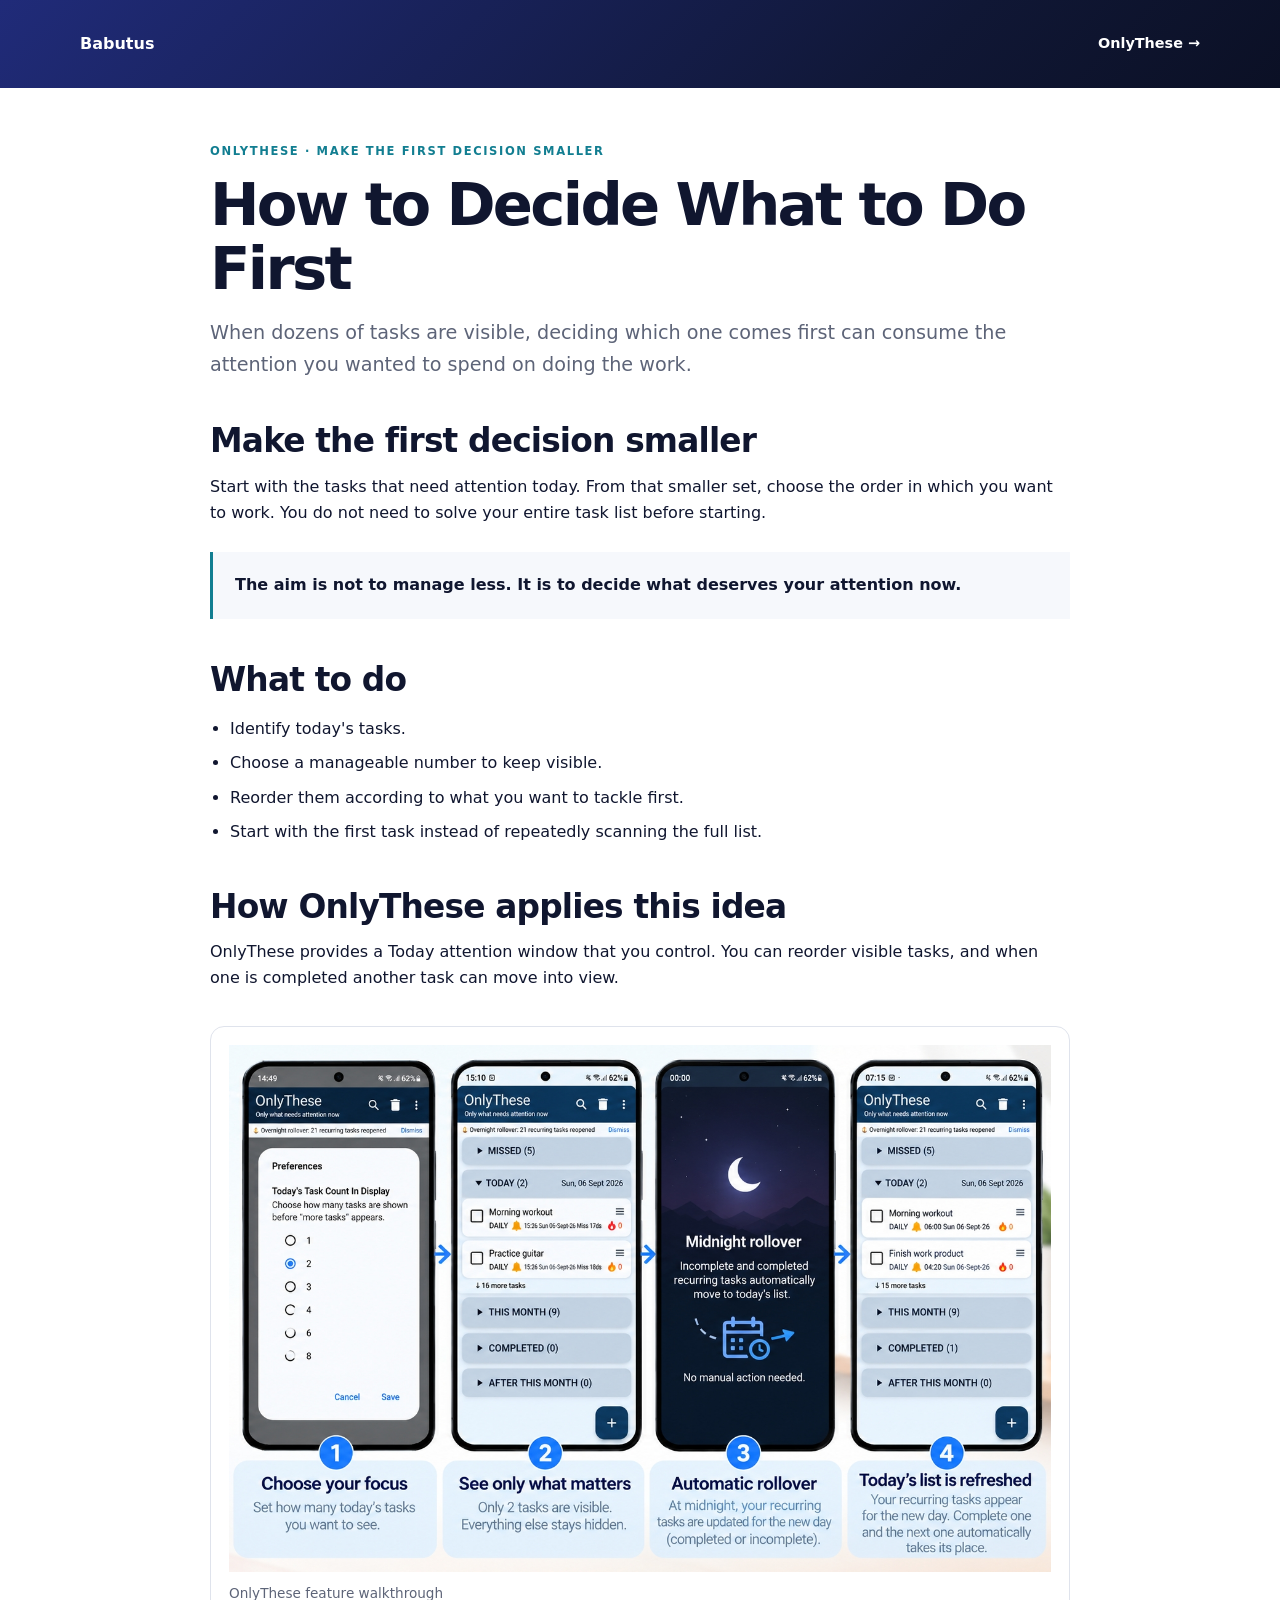
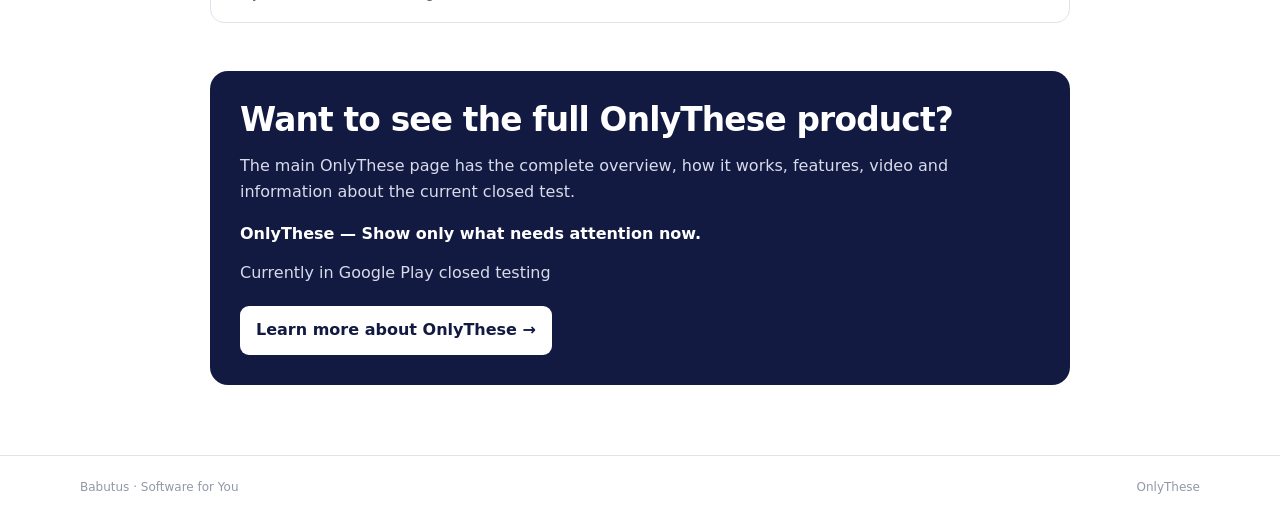
==== commit d9126e74: "Match SEO page image size to How it works" ====
--- a/onlythese/deciding-what-to-do-first/index.html
+++ b/onlythese/deciding-what-to-do-first/index.html
@@ -1 +1 @@
-<!doctype html><html lang="en"><head><meta charset="utf-8"><meta name="viewport" content="width=device-width,initial-scale=1"><title>How to Decide What to Do First | OnlyThese</title><meta name="description" content="Not sure what to do first? Reduce the number of tasks competing for attention and work from a focused Today view."><meta name="robots" content="index, follow"><meta name="author" content="Babutus"><link rel="canonical" href="https://babutus.com/onlythese/deciding-what-to-do-first/"><meta property="og:site_name" content="Babutus"><meta property="og:title" content="How to Decide What to Do First | OnlyThese"><meta property="og:description" content="Not sure what to do first? Reduce the number of tasks competing for attention and work from a focused Today view."><meta property="og:url" content="https://babutus.com/onlythese/deciding-what-to-do-first/"><meta property="og:type" content="website"><meta property="og:image" content="https://babutus.com/onlythese/assets/newFeature1.jpg"><meta property="og:image:alt" content="OnlyThese feature graphic"><meta name="twitter:card" content="summary_large_image"><meta name="twitter:title" content="How to Decide What to Do First | OnlyThese"><meta name="twitter:description" content="Not sure what to do first? Reduce the number of tasks competing for attention and work from a focused Today view."><meta name="twitter:image" content="https://babutus.com/onlythese/assets/newFeature1.jpg"><script type="application/ld+json">{"@context":"https://schema.org","@type":"WebPage","name":"How to Decide What to Do First | OnlyThese","description":"Not sure what to do first? Reduce the number of tasks competing for attention and work from a focused Today view.","url":"https://babutus.com/onlythese/deciding-what-to-do-first/","isPartOf":{"@type":"WebSite","name":"Babutus","url":"https://babutus.com/"},"about":{"@type":"SoftwareApplication","name":"OnlyThese","applicationCategory":"ProductivityApplication","operatingSystem":"Android"}}</script><style>:root{--ink:#10162f;--muted:#5d6478;--dark:#121a42;--line:#dfe3ec;--soft:#f6f8fc;--accent:#127e91;--max:860px}*{box-sizing:border-box}body{margin:0;font-family:Inter,ui-sans-serif,system-ui,-apple-system,"Segoe UI",sans-serif;color:var(--ink);line-height:1.65}a{color:inherit}.site-header{height:88px;background:linear-gradient(135deg,#202b79,#101735 72%,#0b1025);display:flex;align-items:center;padding:0 max(22px,calc((100% - 1120px)/2))}.brand,.back{color:#fff;text-decoration:none;font-weight:700}.back{margin-left:auto;font-size:.9rem}main{width:min(100% - 40px,var(--max));margin:auto;padding:54px 0 70px}.eyebrow{color:var(--accent);font-size:.72rem;font-weight:800;letter-spacing:.14em;text-transform:uppercase;margin:0 0 12px}h1{font-size:clamp(2.2rem,5vw,3.7rem);line-height:1.08;letter-spacing:-.045em;margin:0}.dek{font-size:1.2rem;color:var(--muted);margin:16px 0 42px}h2{font-size:clamp(1.55rem,3vw,2.05rem);line-height:1.2;letter-spacing:-.025em;margin:42px 0 12px}p{margin:0 0 16px}.callout{margin:26px 0;padding:20px 22px;border-left:3px solid var(--accent);background:var(--soft);font-weight:650}ul{padding-left:1.25rem;margin:16px 0 26px}li{margin:8px 0}.visual{margin:34px 0}.visual figure{margin:0;padding:18px;border:1px solid var(--line);border-radius:14px;background:#fff}.visual img{display:block;width:100%;height:300px;object-fit:contain}.visual figcaption{color:var(--muted);font-size:.85rem;margin-top:10px}.closing{margin-top:48px;padding:30px;border-radius:18px;background:var(--dark);color:#fff}.closing p{color:#d8dbea}.product-link{display:inline-block;margin-top:4px;padding:11px 16px;border-radius:9px;background:#fff;color:var(--dark);text-decoration:none;font-weight:700}.site-footer{border-top:1px solid var(--line);padding:22px max(22px,calc((100% - 1120px)/2));color:#9298a8;font-size:.75rem;display:flex;justify-content:space-between}@media(max-width:620px){main{padding-top:36px}.visual img{height:260px}.site-footer{flex-direction:column;gap:8px}}</style></head><body><header class="site-header"><a class="brand" href="https://babutus.com/">Babutus</a><a class="back" href="https://babutus.com/#onlythese">OnlyThese →</a></header><main><p class="eyebrow">OnlyThese · Make the first decision smaller</p><h1>How to Decide What to Do First</h1><p class="dek">When dozens of tasks are visible, deciding which one comes first can consume the attention you wanted to spend on doing the work.</p><h2>Make the first decision smaller</h2><p>Start with the tasks that need attention today. From that smaller set, choose the order in which you want to work. You do not need to solve your entire task list before starting.</p><div class="callout">The aim is not to manage less. It is to decide what deserves your attention now.</div><h2>What to do</h2><ul><li>Identify today's tasks.</li><li>Choose a manageable number to keep visible.</li><li>Reorder them according to what you want to tackle first.</li><li>Start with the first task instead of repeatedly scanning the full list.</li></ul><h2>How OnlyThese applies this idea</h2><p>OnlyThese provides a Today attention window that you control. You can reorder visible tasks, and when one is completed another task can move into view.</p><div class="visual"><figure><img src="../assets/newFeature1.jpg" alt="OnlyThese feature walkthrough" loading="lazy"><figcaption>OnlyThese feature walkthrough</figcaption></figure></div><section class="closing"><h2 style="margin-top:0">Want to see the full OnlyThese product?</h2><p>The main OnlyThese page has the complete overview, how it works, features, video and information about the current closed test.</p><strong>OnlyThese — Show only what needs attention now.</strong><p style="margin-top:12px">Currently in Google Play closed testing</p><a class="product-link" href="https://babutus.com/#onlythese">Learn more about OnlyThese →</a></section></main><footer class="site-footer"><span>Babutus · Software for You</span><span>OnlyThese</span></footer></body></html>+<!doctype html><html lang="en"><head><meta charset="utf-8"><meta name="viewport" content="width=device-width,initial-scale=1"><title>How to Decide What to Do First | OnlyThese</title><meta name="description" content="Not sure what to do first? Reduce the number of tasks competing for attention and work from a focused Today view."><meta name="robots" content="index, follow"><meta name="author" content="Babutus"><link rel="canonical" href="https://babutus.com/onlythese/deciding-what-to-do-first/"><meta property="og:site_name" content="Babutus"><meta property="og:title" content="How to Decide What to Do First | OnlyThese"><meta property="og:description" content="Not sure what to do first? Reduce the number of tasks competing for attention and work from a focused Today view."><meta property="og:url" content="https://babutus.com/onlythese/deciding-what-to-do-first/"><meta property="og:type" content="website"><meta property="og:image" content="https://babutus.com/onlythese/assets/newFeature1.jpg"><meta property="og:image:alt" content="OnlyThese feature graphic"><meta name="twitter:card" content="summary_large_image"><meta name="twitter:title" content="How to Decide What to Do First | OnlyThese"><meta name="twitter:description" content="Not sure what to do first? Reduce the number of tasks competing for attention and work from a focused Today view."><meta name="twitter:image" content="https://babutus.com/onlythese/assets/newFeature1.jpg"><script type="application/ld+json">{"@context":"https://schema.org","@type":"WebPage","name":"How to Decide What to Do First | OnlyThese","description":"Not sure what to do first? Reduce the number of tasks competing for attention and work from a focused Today view.","url":"https://babutus.com/onlythese/deciding-what-to-do-first/","isPartOf":{"@type":"WebSite","name":"Babutus","url":"https://babutus.com/"},"about":{"@type":"SoftwareApplication","name":"OnlyThese","applicationCategory":"ProductivityApplication","operatingSystem":"Android"}}</script><style>:root{--ink:#10162f;--muted:#5d6478;--dark:#121a42;--line:#dfe3ec;--soft:#f6f8fc;--accent:#127e91;--max:860px}*{box-sizing:border-box}body{margin:0;font-family:Inter,ui-sans-serif,system-ui,-apple-system,"Segoe UI",sans-serif;color:var(--ink);line-height:1.65}a{color:inherit}.site-header{height:88px;background:linear-gradient(135deg,#202b79,#101735 72%,#0b1025);display:flex;align-items:center;padding:0 max(22px,calc((100% - 1120px)/2))}.brand,.back{color:#fff;text-decoration:none;font-weight:700}.back{margin-left:auto;font-size:.9rem}main{width:min(100% - 40px,var(--max));margin:auto;padding:54px 0 70px}.eyebrow{color:var(--accent);font-size:.72rem;font-weight:800;letter-spacing:.14em;text-transform:uppercase;margin:0 0 12px}h1{font-size:clamp(2.2rem,5vw,3.7rem);line-height:1.08;letter-spacing:-.045em;margin:0}.dek{font-size:1.2rem;color:var(--muted);margin:16px 0 42px}h2{font-size:clamp(1.55rem,3vw,2.05rem);line-height:1.2;letter-spacing:-.025em;margin:42px 0 12px}p{margin:0 0 16px}.callout{margin:26px 0;padding:20px 22px;border-left:3px solid var(--accent);background:var(--soft);font-weight:650}ul{padding-left:1.25rem;margin:16px 0 26px}li{margin:8px 0}.visual{margin:34px 0}.visual figure{margin:0;padding:18px;border:1px solid var(--line);border-radius:14px;background:#fff}.visual img{display:block;width:100%;height:auto}.visual figcaption{color:var(--muted);font-size:.85rem;margin-top:10px}.closing{margin-top:48px;padding:30px;border-radius:18px;background:var(--dark);color:#fff}.closing p{color:#d8dbea}.product-link{display:inline-block;margin-top:4px;padding:11px 16px;border-radius:9px;background:#fff;color:var(--dark);text-decoration:none;font-weight:700}.site-footer{border-top:1px solid var(--line);padding:22px max(22px,calc((100% - 1120px)/2));color:#9298a8;font-size:.75rem;display:flex;justify-content:space-between}@media(max-width:620px){main{padding-top:36px}.site-footer{flex-direction:column;gap:8px}}</style></head><body><header class="site-header"><a class="brand" href="https://babutus.com/">Babutus</a><a class="back" href="https://babutus.com/#onlythese">OnlyThese →</a></header><main><p class="eyebrow">OnlyThese · Make the first decision smaller</p><h1>How to Decide What to Do First</h1><p class="dek">When dozens of tasks are visible, deciding which one comes first can consume the attention you wanted to spend on doing the work.</p><h2>Make the first decision smaller</h2><p>Start with the tasks that need attention today. From that smaller set, choose the order in which you want to work. You do not need to solve your entire task list before starting.</p><div class="callout">The aim is not to manage less. It is to decide what deserves your attention now.</div><h2>What to do</h2><ul><li>Identify today's tasks.</li><li>Choose a manageable number to keep visible.</li><li>Reorder them according to what you want to tackle first.</li><li>Start with the first task instead of repeatedly scanning the full list.</li></ul><h2>How OnlyThese applies this idea</h2><p>OnlyThese provides a Today attention window that you control. You can reorder visible tasks, and when one is completed another task can move into view.</p><div class="visual"><figure><img src="../assets/newFeature1.jpg" alt="OnlyThese feature walkthrough" loading="lazy"><figcaption>OnlyThese feature walkthrough</figcaption></figure></div><section class="closing"><h2 style="margin-top:0">Want to see the full OnlyThese product?</h2><p>The main OnlyThese page has the complete overview, how it works, features, video and information about the current closed test.</p><strong>OnlyThese — Show only what needs attention now.</strong><p style="margin-top:12px">Currently in Google Play closed testing</p><a class="product-link" href="https://babutus.com/#onlythese">Learn more about OnlyThese →</a></section></main><footer class="site-footer"><span>Babutus · Software for You</span><span>OnlyThese</span></footer></body></html>
